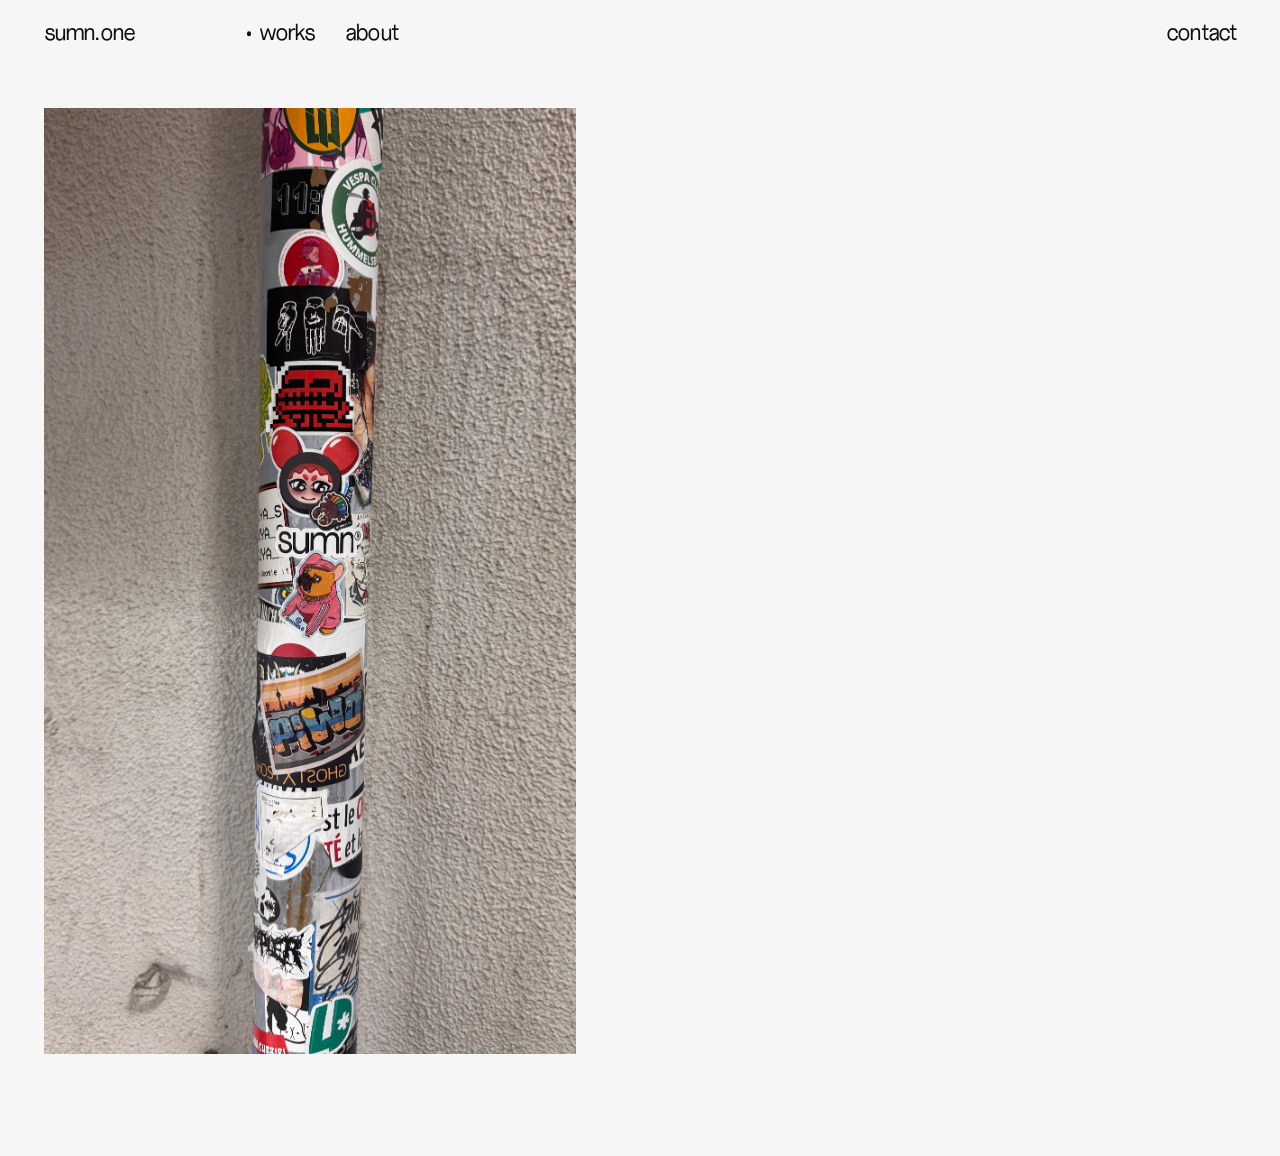
==== index.html @ 90d6d41f "Initial portfolio site" ====
<!DOCTYPE html>
<html lang="ko">
  <head>
    <meta charset="UTF-8" />
    <meta name="viewport" content="width=device-width, initial-scale=1.0" />
    <title>SUMN Works</title>
    <link rel="stylesheet" href="./styles.css" />
  </head>
  <body>
    <div class="page-shell page-works">
      <header class="site-header" aria-label="Primary">
        <a class="brand" href="./index.html">sumn.one</a>
        <nav class="primary-nav">
          <a class="nav-link nav-link-works nav-link-active" href="./index.html">
            <span class="nav-dot" aria-hidden="true"></span>
            works
          </a>
          <a class="nav-link nav-link-about" href="./about.html">about</a>
        </nav>
        <a class="contact-link" href="mailto:cs@sumn.one">contact</a>
      </header>

      <main class="page-main works-main">
        <section class="works-column" aria-label="Selected work">
          <div class="cover-image-frame">
            <img
              class="cover-image"
              src="./EFC5D76B-B2CB-438F-B558-83E4182DD6EB.JPG"
              alt="A sticker-covered pole photographed against a textured wall"
            />
          </div>
        </section>
      </main>
    </div>
  </body>
</html>
---- styles.css ----
:root {
  --page-bg: #f6f6f6;
  --page-text: #0e0e0e;
  --page-scale: 0.88;
  --header-size: calc(clamp(1.15rem, 1.2rem + 0.7vw, 1.65rem) * var(--page-scale));
  --body-size: calc(clamp(1rem, 0.9rem + 0.45vw, 1.35rem) * var(--page-scale));
  --works-column-width: calc(37.8rem * var(--page-scale));
  --content-gap: calc(clamp(2.75rem, 3vw, 3.6rem) * var(--page-scale));
  --page-padding-x: calc(clamp(1.25rem, 3.9vw, 3.75rem) * var(--page-scale));
  --page-padding-top: calc(clamp(1rem, 2vw, 3rem) * var(--page-scale));
  --page-padding-bottom: calc(clamp(4rem, 9vw, 8rem) * var(--page-scale));
  --main-offset: calc(clamp(2rem, 6vw, 6rem) * var(--page-scale));
  --nav-gap: calc(clamp(1.5rem, 2.75vw, 4rem) * var(--page-scale));
  --nav-offset: calc(clamp(4rem, 10vw, 10rem) * var(--page-scale));
  --section-gap: calc(clamp(2.75rem, 4vw, 3.5rem) * var(--page-scale));
  --about-info-offset: calc(var(--works-column-width) * 0.245);
}

@font-face {
  font-family: "Uncut Sans";
  src: url("./Uncut-Sans-Regular.woff") format("woff");
  font-style: normal;
  font-weight: 200;
  font-display: swap;
}

* {
  box-sizing: border-box;
}

html {
  scroll-behavior: smooth;
  background: var(--page-bg);
}

body {
  margin: 0;
  background: var(--page-bg);
  color: var(--page-text);
  font-family: "Uncut Sans", "Helvetica Neue", Helvetica, Arial, sans-serif;
  width: max-content;
}

a {
  color: inherit;
}

.page-shell {
  display: inline-block;
  padding: var(--page-padding-top) var(--page-padding-x) var(--page-padding-bottom);
}

.site-header {
  display: grid;
  align-items: flex-start;
  grid-template-columns:
    max-content
    var(--nav-offset)
    max-content
    var(--nav-gap)
    max-content;
  width: max-content;
  font-size: var(--header-size);
  letter-spacing: -0.08em;
  line-height: 0.78;
}

.brand,
.contact-link,
.nav-link {
  text-decoration: none;
}

.primary-nav {
  display: contents;
}

.brand {
  grid-column: 1;
}

.nav-link {
  display: inline-flex;
  align-items: center;
  gap: 0.45rem;
}

.nav-link-about {
  grid-column: 5;
}

.nav-link-works {
  grid-column: 3;
}

.nav-link-active {
  font-weight: 400;
}

.nav-dot {
  width: 0.2em;
  height: 0.2em;
  border-radius: 999px;
  background: currentColor;
  transform: translateY(0.1em);
}

.contact-link {
  position: fixed;
  top: var(--page-padding-top);
  right: var(--page-padding-x);
  z-index: 10;
}

.page-main {
  width: max-content;
  margin-top: var(--main-offset);
}

.works-layout {
  display: block;
}

.cover-layout {
  display: grid;
  align-items: start;
  column-gap: var(--content-gap);
  grid-template-columns: var(--works-column-width) max-content;
}

.works-column,
.image-column {
  width: var(--works-column-width);
}

.cover-image-frame {
  width: 100%;
  aspect-ratio: 1148 / 2041;
  overflow: hidden;
  background: #ddd5cd;
}

.cover-image {
  display: block;
  width: 100%;
  height: 100%;
  object-fit: cover;
}

.info-column {
  width: max-content;
  min-width: max-content;
  font-size: var(--body-size);
  letter-spacing: -0.03em;
  line-height: 0.99;
}

.about-main .info-column {
  margin-top: var(--about-info-offset);
}

.info-block + .info-block {
  margin-top: var(--section-gap);
}

.info-block p {
  margin: 0;
}

.info-block p + p {
  margin-top: 0.15rem;
}

.info-block a {
  text-decoration-thickness: 0.04em;
  text-underline-offset: 0.08em;
}

@media (max-width: 900px) {
  body {
    width: auto;
    overflow-x: hidden;
  }

  .site-header {
    display: flex;
    flex-wrap: wrap;
    gap: 1.25rem 1.5rem;
    width: auto;
  }

  .primary-nav {
    display: flex;
    gap: 1.5rem;
    order: 2;
    width: 100%;
  }

  .contact-link {
    position: static;
    margin-left: auto;
  }

  .page-main {
    width: auto;
    margin-top: clamp(2rem, 10vw, 4rem);
  }

  .cover-layout {
    grid-template-columns: 1fr;
    row-gap: clamp(2rem, 8vw, 3rem);
  }

  .works-column,
  .image-column,
  .info-column {
    width: 100%;
    max-width: 100%;
  }

  .about-main .info-column {
    margin-top: 0;
  }
}

@media (max-width: 520px) {
  .primary-nav {
    flex-wrap: wrap;
    gap: 1rem 1.75rem;
  }

  .site-header {
    line-height: 0.9;
  }

  .info-column {
    letter-spacing: -0.04em;
  }
}
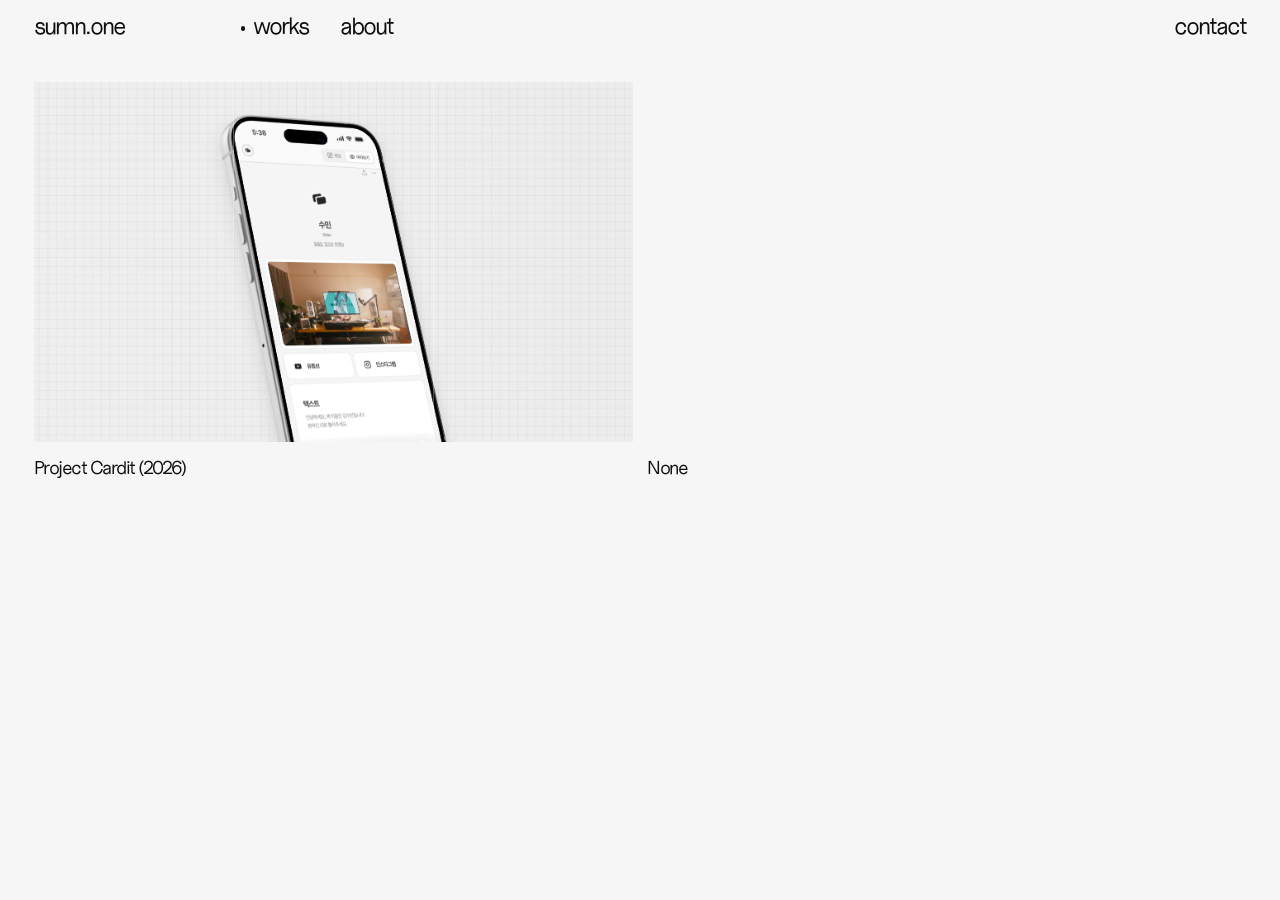
==== commit b56dd090: "Add Cardit project detail page" ====
--- a/index.html
+++ b/index.html
@@ -6,7 +6,7 @@
     <title>SUMN Works</title>
     <link rel="stylesheet" href="./styles.css" />
   </head>
-  <body>
+  <body class="works-page-body">
     <div class="page-shell page-works">
       <header class="site-header" aria-label="Primary">
         <a class="brand" href="./index.html">sumn.one</a>
@@ -21,16 +21,79 @@
       </header>
 
       <main class="page-main works-main">
-        <section class="works-column" aria-label="Selected work">
-          <div class="cover-image-frame">
-            <img
-              class="cover-image"
-              src="./EFC5D76B-B2CB-438F-B558-83E4182DD6EB.JPG"
-              alt="A sticker-covered pole photographed against a textured wall"
-            />
-          </div>
+        <section class="works-list" aria-label="Selected works">
+          <a class="work-card work-card-interactive work-card-link" href="./cardit.html">
+            <div
+              class="work-card-media work-card-media-interactive"
+              data-cardit-root
+              data-active-zone="0"
+              tabindex="0"
+              aria-label="Project Cardit preview. Move across the image to switch between three views."
+            >
+              <img
+                class="work-card-image"
+                src="./cardit1.png"
+                alt="Project Cardit preview"
+                data-cardit-image
+              />
+            </div>
+            <p class="work-card-label">Project Cardit (2026)</p>
+          </a>
+
+          <article class="work-card work-card-placeholder">
+            <div class="work-card-media work-card-media-placeholder" aria-hidden="true"></div>
+            <p class="work-card-label">None</p>
+          </article>
         </section>
       </main>
     </div>
+
+    <script>
+      (() => {
+        const previewRoot = document.querySelector("[data-cardit-root]");
+        const previewImage = document.querySelector("[data-cardit-image]");
+        if (!previewRoot || !previewImage) return;
+
+        const sources = ["./cardit1.png", "./cardit2.png", "./cardit3.png"];
+        let activeZone = 0;
+
+        const setZone = (zone) => {
+          if (zone === activeZone) return;
+          activeZone = zone;
+          previewRoot.dataset.activeZone = String(zone);
+          previewImage.src = sources[zone];
+        };
+
+        const getZoneFromPointer = (event) => {
+          const bounds = previewRoot.getBoundingClientRect();
+          const ratio = (event.clientX - bounds.left) / bounds.width;
+          return Math.min(2, Math.max(0, Math.floor(ratio * 3)));
+        };
+
+        previewRoot.addEventListener("pointermove", (event) => {
+          setZone(getZoneFromPointer(event));
+        });
+
+        previewRoot.addEventListener("pointerleave", () => {
+          setZone(0);
+        });
+
+        previewRoot.addEventListener("focus", () => {
+          setZone(0);
+        });
+
+        previewRoot.addEventListener("keydown", (event) => {
+          if (event.key === "ArrowLeft") {
+            event.preventDefault();
+            setZone(Math.max(0, activeZone - 1));
+          }
+
+          if (event.key === "ArrowRight") {
+            event.preventDefault();
+            setZone(Math.min(2, activeZone + 1));
+          }
+        });
+      })();
+    </script>
   </body>
 </html>
--- a/styles.css
+++ b/styles.css
@@ -1,15 +1,21 @@
 :root {
   --page-bg: #f6f6f6;
   --page-text: #0e0e0e;
-  --page-scale: 0.88;
+  --page-scale: 0.9;
+  --edge-padding-scale: 0.75;
   --header-size: calc(clamp(1.15rem, 1.2rem + 0.7vw, 1.65rem) * var(--page-scale));
   --body-size: calc(clamp(1rem, 0.9rem + 0.45vw, 1.35rem) * var(--page-scale));
   --works-column-width: calc(37.8rem * var(--page-scale));
-  --content-gap: calc(clamp(2.75rem, 3vw, 3.6rem) * var(--page-scale));
-  --page-padding-x: calc(clamp(1.25rem, 3.9vw, 3.75rem) * var(--page-scale));
-  --page-padding-top: calc(clamp(1rem, 2vw, 3rem) * var(--page-scale));
-  --page-padding-bottom: calc(clamp(4rem, 9vw, 8rem) * var(--page-scale));
-  --main-offset: calc(clamp(2rem, 6vw, 6rem) * var(--page-scale));
+  --work-card-width: calc(clamp(20rem, 41vw, 52rem) * var(--page-scale));
+  --work-card-gap: calc(2.0625rem * var(--page-scale) * 0.5);
+  --work-card-caption-gap: calc(1.3125rem * var(--page-scale));
+  --work-card-caption-size: calc(clamp(0.95rem, 1rem + 0.6vw, 1.3rem) * var(--page-scale));
+  --cardit-gallery-gap: calc(clamp(1.8rem, 2.1vw, 2.15rem) * var(--page-scale));
+  --content-gap: calc(clamp(3.25rem, 4.25vw, 3.8rem) * var(--page-scale));
+  --page-padding-x: calc(clamp(1.25rem, 3.9vw, 3.75rem) * var(--page-scale) * var(--edge-padding-scale));
+  --page-padding-top: calc(clamp(1rem, 2vw, 3rem) * var(--page-scale) * var(--edge-padding-scale));
+  --page-padding-bottom: calc(clamp(4rem, 9vw, 8rem) * var(--page-scale) * var(--edge-padding-scale));
+  --main-offset: calc(clamp(2rem, 4vw, 6rem) * var(--page-scale));
   --nav-gap: calc(clamp(1.5rem, 2.75vw, 4rem) * var(--page-scale));
   --nav-offset: calc(clamp(4rem, 10vw, 10rem) * var(--page-scale));
   --section-gap: calc(clamp(2.75rem, 4vw, 3.5rem) * var(--page-scale));
@@ -41,6 +47,18 @@
   width: max-content;
 }
 
+body.works-page-body {
+  width: auto;
+  min-width: 100%;
+  overflow-x: hidden;
+}
+
+body.cardit-page-body {
+  width: auto;
+  min-width: 100%;
+  overflow-x: hidden;
+}
+
 a {
   color: inherit;
 }
@@ -48,6 +66,22 @@
 .page-shell {
   display: inline-block;
   padding: var(--page-padding-top) var(--page-padding-x) var(--page-padding-bottom);
+}
+
+.page-shell.page-works {
+  display: flex;
+  flex-direction: column;
+  width: 100%;
+  min-width: 100%;
+  align-items: stretch;
+}
+
+.page-shell.page-cardit {
+  display: flex;
+  flex-direction: column;
+  width: 100%;
+  min-width: 100%;
+  align-items: stretch;
 }
 
 .site-header {
@@ -102,7 +136,7 @@
   height: 0.2em;
   border-radius: 999px;
   background: currentColor;
-  transform: translateY(0.1em);
+  transform: translateY(0.08em);
 }
 
 .contact-link {
@@ -115,6 +149,117 @@
 .page-main {
   width: max-content;
   margin-top: var(--main-offset);
+}
+
+.page-shell.page-works .page-main {
+  width: 100%;
+  max-width: none;
+}
+
+.page-shell.page-cardit .page-main {
+  width: 100%;
+  max-width: none;
+}
+
+.works-main {
+  display: flex;
+  flex: 1 1 auto;
+  width: 100%;
+  margin-top: var(--main-offset);
+}
+
+.cardit-main {
+  width: 100%;
+  margin-top: var(--main-offset);
+}
+
+.works-list {
+  display: flex;
+  flex: 1 1 auto;
+  align-items: start;
+  gap: var(--work-card-gap);
+  width: 100%;
+}
+
+.work-card {
+  flex: 1 1 0;
+  min-width: 0;
+}
+
+.work-card-link {
+  color: inherit;
+  text-decoration: none;
+}
+
+.work-card-media {
+  position: relative;
+  width: 100%;
+  aspect-ratio: 1328 / 799;
+  overflow: hidden;
+}
+
+.work-card-media-placeholder {
+  background: transparent;
+}
+
+.work-card-media-interactive {
+  cursor: ew-resize;
+  outline: none;
+}
+
+.work-card-media-interactive::before,
+.work-card-media-interactive::after {
+  content: "";
+  position: absolute;
+  top: 0;
+  bottom: 0;
+  width: 1px;
+  background: rgba(255, 255, 255, 0.3);
+  pointer-events: none;
+}
+
+.work-card-media-interactive::before {
+  left: 33.3333%;
+}
+
+.work-card-media-interactive::after {
+  left: 66.6666%;
+}
+
+.work-card-media-interactive:focus-visible {
+  box-shadow: 0 0 0 2px #111;
+}
+
+.work-card-image {
+  display: block;
+  width: 100%;
+  height: 100%;
+  object-fit: cover;
+}
+
+.work-card-label {
+  margin: var(--work-card-caption-gap) 0 0;
+  font-size: var(--work-card-caption-size);
+  letter-spacing: -0.08em;
+  line-height: 0.78;
+}
+
+.cardit-gallery {
+  display: flex;
+  flex-direction: column;
+  gap: var(--cardit-gallery-gap);
+  width: 100%;
+}
+
+.cardit-frame {
+  margin: 0;
+  width: 100%;
+}
+
+.cardit-frame img {
+  display: block;
+  width: 100%;
+  height: auto;
 }
 
 .works-layout {
@@ -206,11 +351,39 @@
     margin-top: clamp(2rem, 10vw, 4rem);
   }
 
+  .page-shell.page-works {
+    display: inline-block;
+    width: auto;
+  }
+
+  .page-shell.page-cardit {
+    display: inline-block;
+    width: auto;
+    min-width: 0;
+  }
+
+  .works-main {
+    display: block;
+    margin-top: clamp(2rem, 10vw, 4rem);
+  }
+
+  .cardit-main {
+    margin-top: clamp(2rem, 10vw, 4rem);
+  }
+
+  .works-list {
+    display: flex;
+    flex-direction: column;
+    gap: clamp(2rem, 8vw, 3rem);
+    width: auto;
+  }
+
   .cover-layout {
     grid-template-columns: 1fr;
     row-gap: clamp(2rem, 8vw, 3rem);
   }
 
+  .work-card,
   .works-column,
   .image-column,
   .info-column {
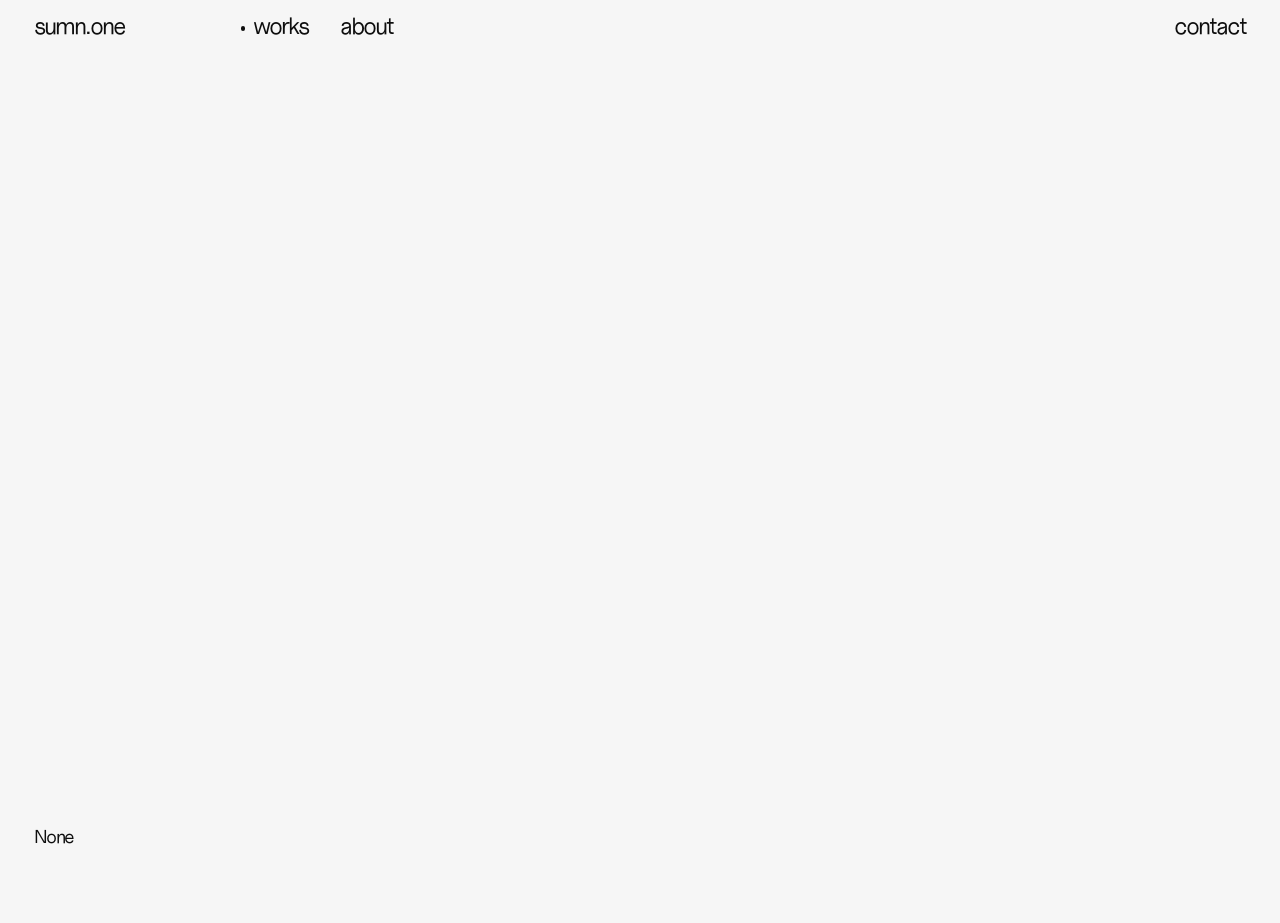
==== commit 4653be51: "Remove Cardit work and safety client" ====
--- a/index.html
+++ b/index.html
@@ -22,24 +22,6 @@
 
       <main class="page-main works-main">
         <section class="works-list" aria-label="Selected works">
-          <a class="work-card work-card-interactive work-card-link" href="./cardit.html">
-            <div
-              class="work-card-media work-card-media-interactive"
-              data-cardit-root
-              data-active-zone="0"
-              tabindex="0"
-              aria-label="Project Cardit preview. Move across the image to switch between three views."
-            >
-              <img
-                class="work-card-image"
-                src="./cardit1.png"
-                alt="Project Cardit preview"
-                data-cardit-image
-              />
-            </div>
-            <p class="work-card-label">Project Cardit (2026)</p>
-          </a>
-
           <article class="work-card work-card-placeholder">
             <div class="work-card-media work-card-media-placeholder" aria-hidden="true"></div>
             <p class="work-card-label">None</p>
@@ -47,53 +29,5 @@
         </section>
       </main>
     </div>
-
-    <script>
-      (() => {
-        const previewRoot = document.querySelector("[data-cardit-root]");
-        const previewImage = document.querySelector("[data-cardit-image]");
-        if (!previewRoot || !previewImage) return;
-
-        const sources = ["./cardit1.png", "./cardit2.png", "./cardit3.png"];
-        let activeZone = 0;
-
-        const setZone = (zone) => {
-          if (zone === activeZone) return;
-          activeZone = zone;
-          previewRoot.dataset.activeZone = String(zone);
-          previewImage.src = sources[zone];
-        };
-
-        const getZoneFromPointer = (event) => {
-          const bounds = previewRoot.getBoundingClientRect();
-          const ratio = (event.clientX - bounds.left) / bounds.width;
-          return Math.min(2, Math.max(0, Math.floor(ratio * 3)));
-        };
-
-        previewRoot.addEventListener("pointermove", (event) => {
-          setZone(getZoneFromPointer(event));
-        });
-
-        previewRoot.addEventListener("pointerleave", () => {
-          setZone(0);
-        });
-
-        previewRoot.addEventListener("focus", () => {
-          setZone(0);
-        });
-
-        previewRoot.addEventListener("keydown", (event) => {
-          if (event.key === "ArrowLeft") {
-            event.preventDefault();
-            setZone(Math.max(0, activeZone - 1));
-          }
-
-          if (event.key === "ArrowRight") {
-            event.preventDefault();
-            setZone(Math.min(2, activeZone + 1));
-          }
-        });
-      })();
-    </script>
   </body>
 </html>
--- a/styles.css
+++ b/styles.css
@@ -262,6 +262,12 @@
   height: auto;
 }
 
+.cardit-frame video {
+  display: block;
+  width: 100%;
+  height: auto;
+}
+
 .works-layout {
   display: block;
 }
@@ -316,6 +322,14 @@
   margin-top: 0.15rem;
 }
 
+.clients-title {
+  margin-bottom: 0.95rem;
+}
+
+.client-entry + .client-entry {
+  margin-top: 0.95rem;
+}
+
 .info-block a {
   text-decoration-thickness: 0.04em;
   text-underline-offset: 0.08em;
@@ -362,6 +376,12 @@
     min-width: 0;
   }
 
+  .page-shell.page-about {
+    display: block;
+    width: auto;
+    min-width: 0;
+  }
+
   .works-main {
     display: block;
     margin-top: clamp(2rem, 10vw, 4rem);
@@ -376,6 +396,10 @@
     flex-direction: column;
     gap: clamp(2rem, 8vw, 3rem);
     width: auto;
+  }
+
+  .cardit-gallery {
+    gap: calc(var(--cardit-gallery-gap) * 0.3);
   }
 
   .cover-layout {
@@ -391,6 +415,10 @@
     max-width: 100%;
   }
 
+  .info-column {
+    min-width: 0;
+  }
+
   .about-main .info-column {
     margin-top: 0;
   }
